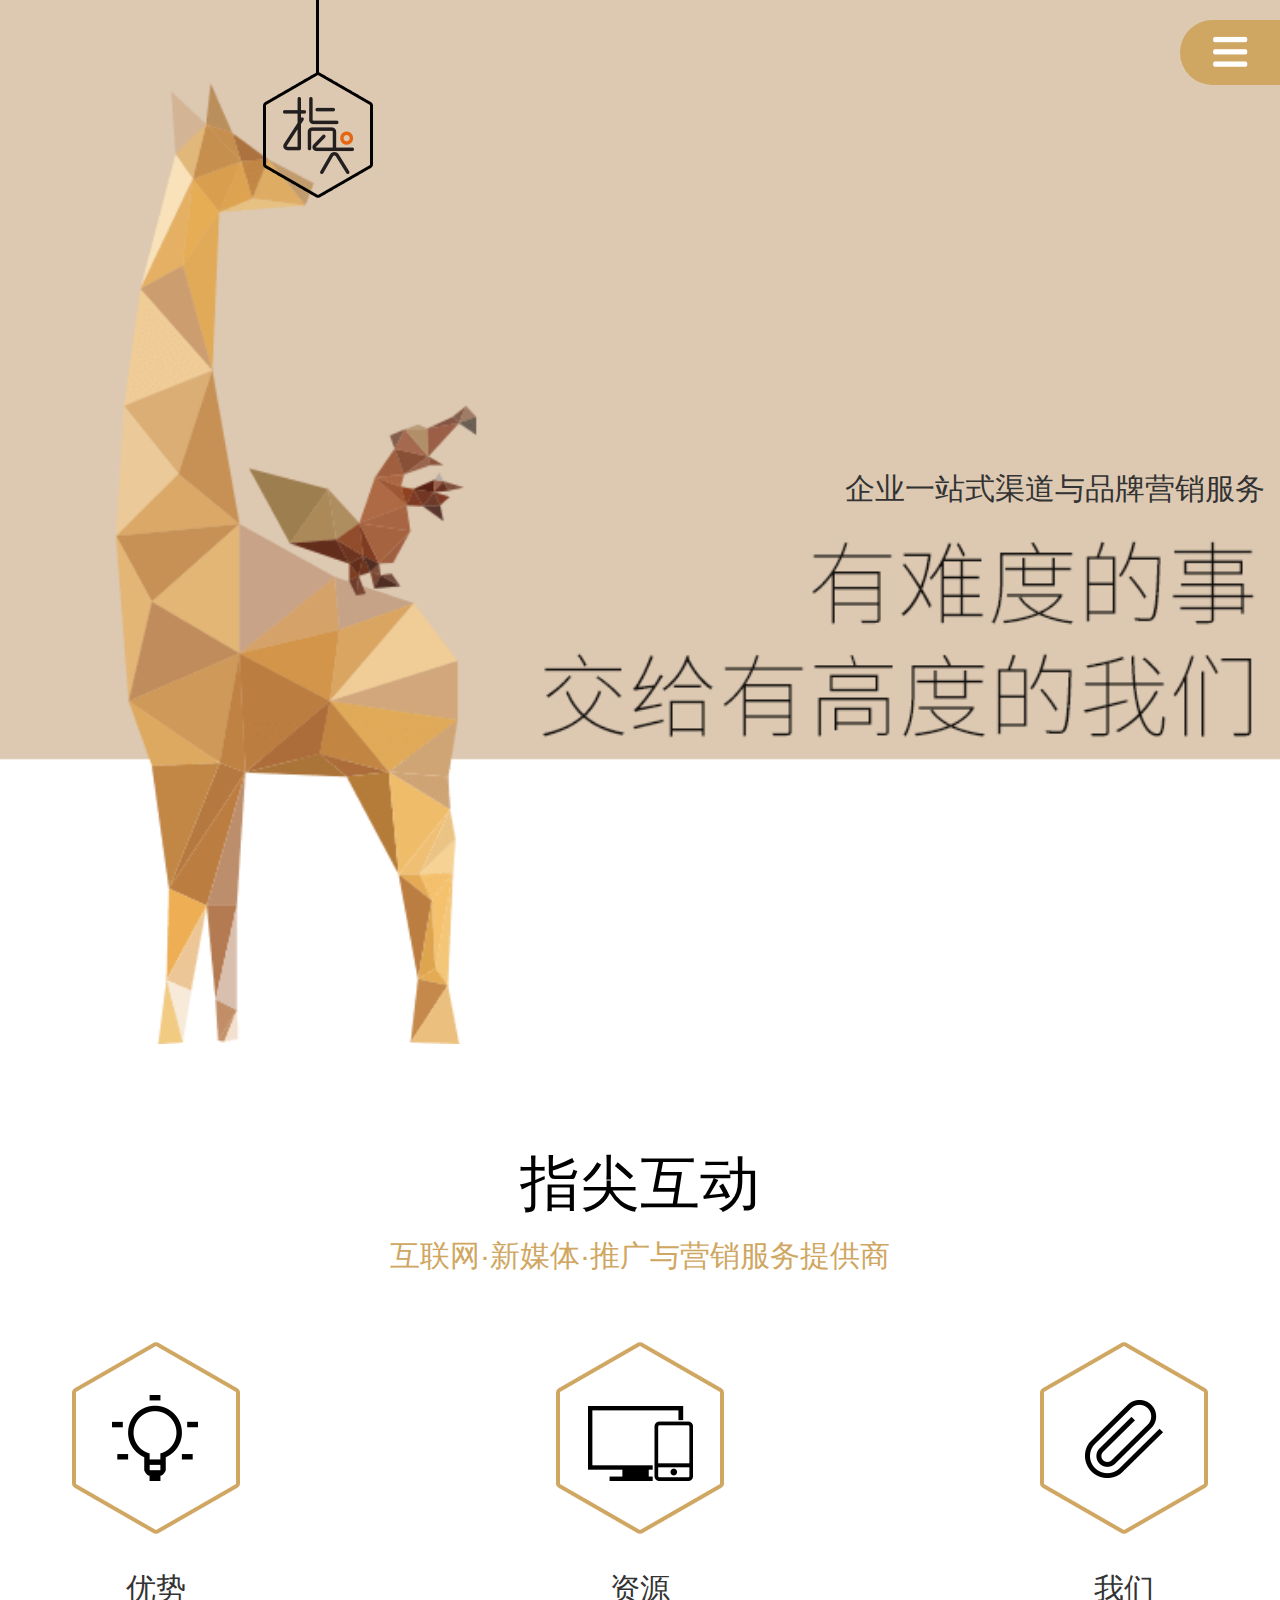
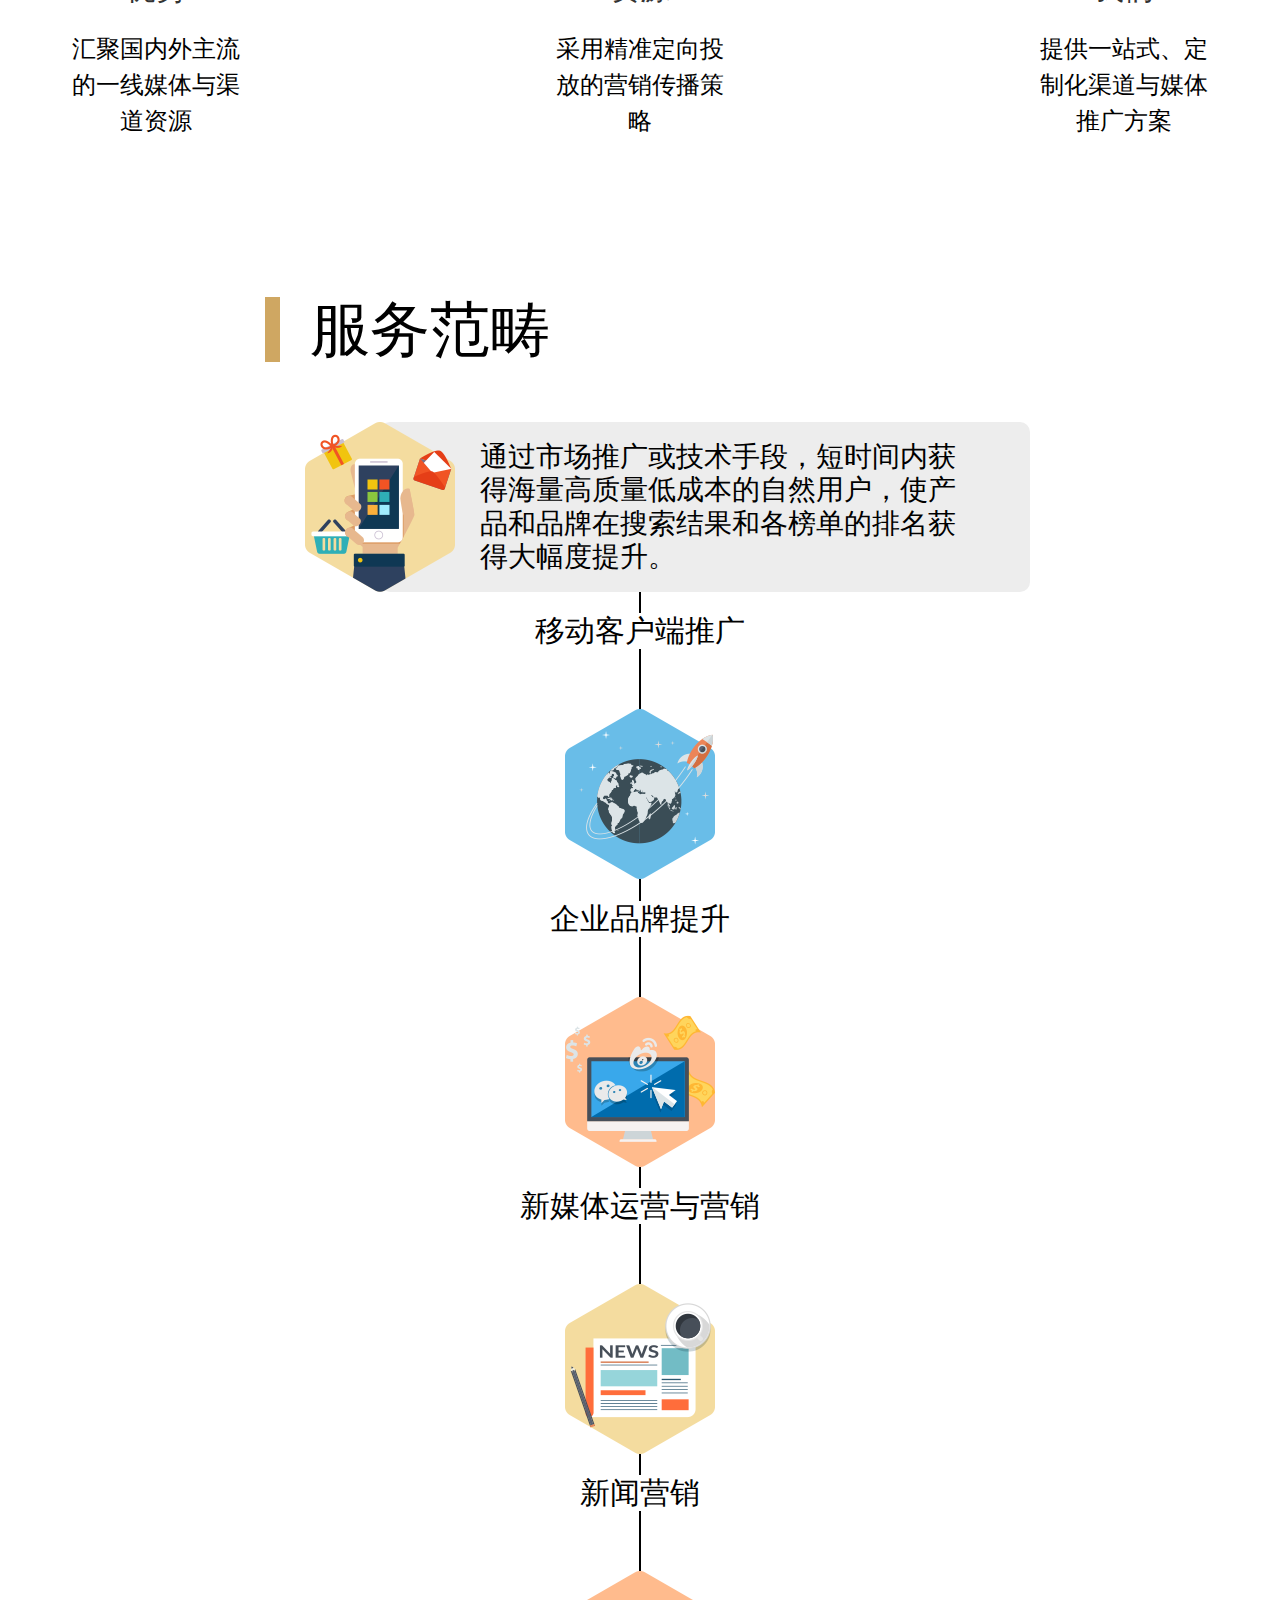
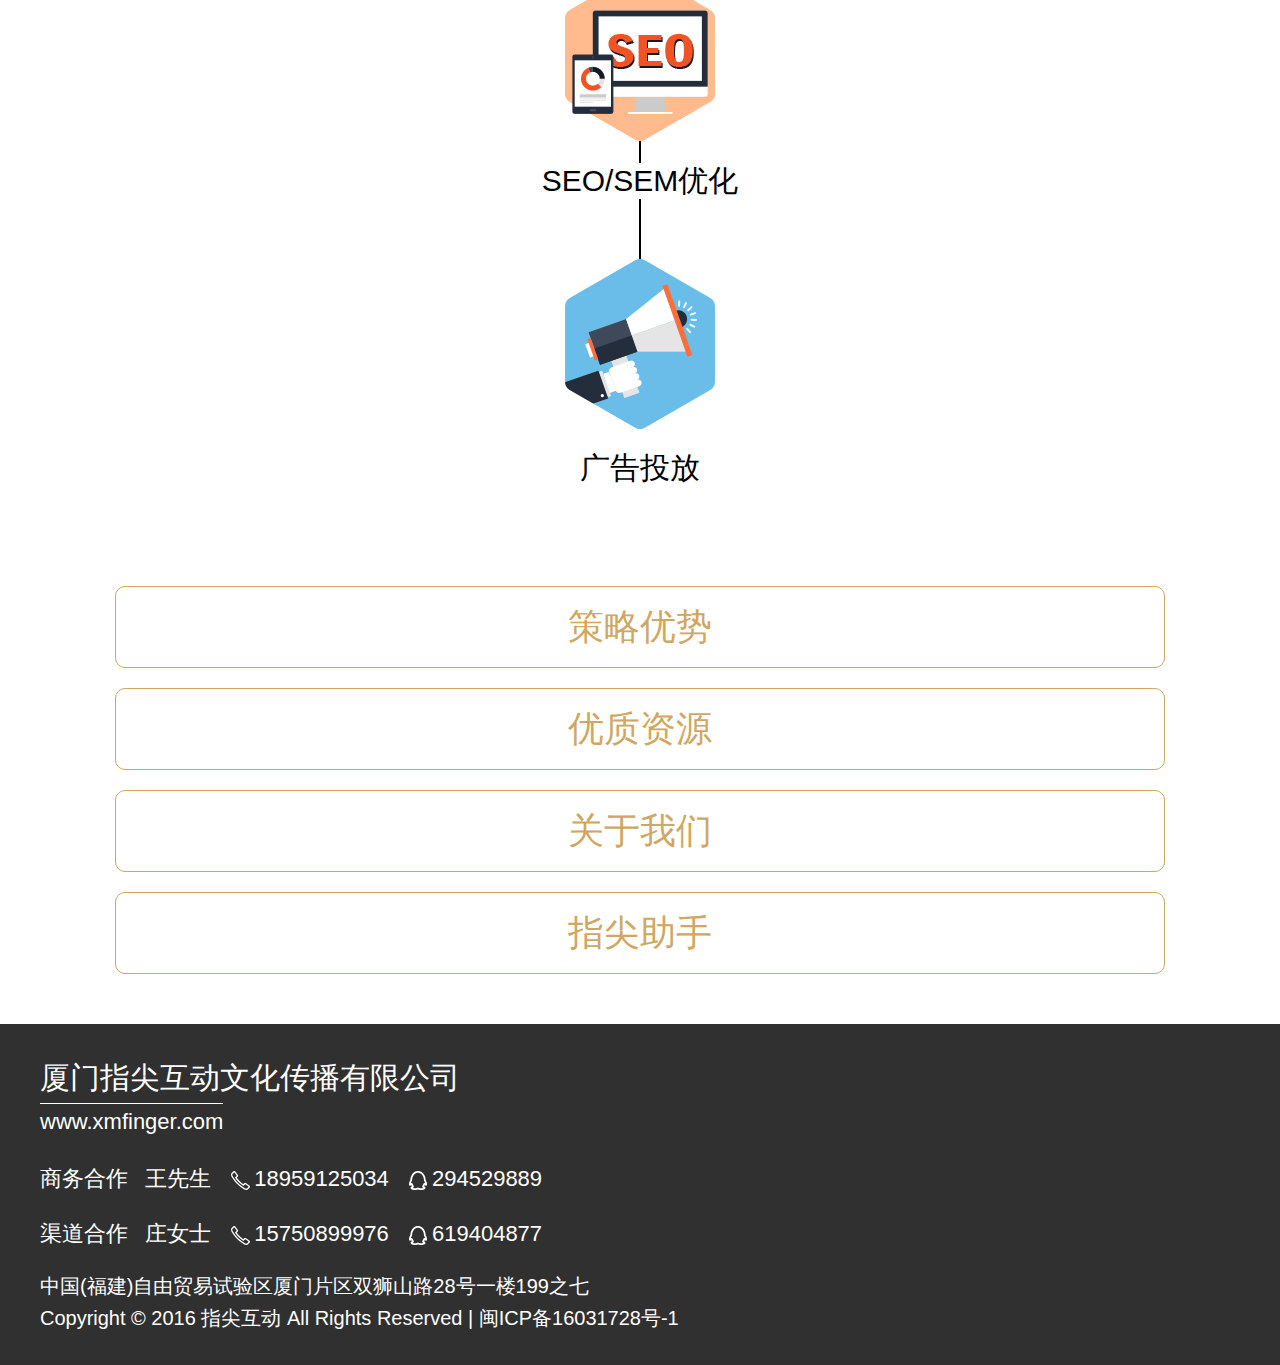
==== index.html @ 9dccd78c "first version" ====
<!DOCTYPE html>
<html>
<head>
	<meta charset="utf-8">
	<title>指尖互动</title>
	<meta name="applicable-device" content="mobile">
	<meta name="viewport" content="width=device-width, initial-scale=1.0, maximum-scale=1.0, minimum-scale=1.0, user-scalable=no">
	<meta name="apple-mobile-web-app-capable" content="yes">
	<meta name="apple-touch-fullscreen" content="yes">
	<meta name="keywords" content="指尖互动,厦门指尖互动,产品推广,APP推广,品牌营销,SEO,ASO,SEM,媒体宣传"/>
	<meta name="description" content="厦门指尖互动专注于移动互联网、致力于为企业提供更专业更实效的一站式渠道拓展、移动广告营销服务，公司服务内容包括互联网的产品渠道分发与推广、媒体投放、公司品牌营销、新媒体营销、广告数据优化以及流量采购等定制化营销方案。一站式渠道服务，省时省心；设置分平台承包、多渠道分发，定制推广方案；支持效果评估，大数据分析指导渠道优化；根据效果结算，缩减成本，提高流量效果。"/>
    <link rel="stylesheet" type="text/css" href="static/css/style_0604d7e.css" />
</head>
<body class="p-home" data-menu="home">
	<div class="viewport">
		<!-- nav -->
<nav class="m-nav" id="js_nav">
	<a href="javascript:void(0);" class="action">
		<i class="ico-menu"></i>
		<i class="ico-close"></i>
	</a>
	<div class="menu">
		<a href="./" class="item" data-menu="home">首页</a>
		<a href="advantage.html" class="item" data-menu="advantage">策略优势</a>
		<a href="resources.html" class="item" data-menu="resources">优质资源</a>
		<a href="example.html" class="item" data-menu="example">精选案例</a>
		<a href="contact.html" class="item" data-menu="contact">关于我们</a>
		<a href="//zs.xmfinger.com/" class="item" target="_blank" data-menu="assistant">指尖助手</a>
	</div>
</nav>
<!-- /nav -->

		<!-- banner -->
		<div class="ui-banner">
			<div class="logo">指尖互动</div>
			<img src="static/img/banner_69aae72.png" alt="有难度的事，交给有高度的我们">
			<div class="slogan">企业一站式渠道与品牌营销服务</div>
		</div>
		<!-- /banner -->
		<!-- guide -->
		<div class="ui-guide">
			<div class="title">
				<h1>指尖互动</h1>
				<p>互联网·新媒体·推广与营销服务提供商</p>
			</div>
			<ul class="guide justify">
				<li>
					<div class="item">
						<span class="icon ico-light"></span>
						优势
					</div>
					<p>汇聚国内外主流的一线媒体与渠道资源</p>
				</li>
				<li>
					<div class="item">
						<span class="icon ico-device"></span>
						资源
					</div>
					<p>采用精准定向投放的营销传播策略</p>
				</li>
				<li>
					<div class="item">
						<span class="icon ico-clip"></span>
						我们
					</div>
					<p>提供一站式、定制化渠道与媒体推广方案</p>
				</li>
			</ul>
		</div>
		<!-- /guide -->
		<!-- service -->
		<div class="ui-service">
			<div class="ui-subject">服务范畴</div>
			<ul class="list" id="js_service">
				<li>
					<div class="content">
						<div class="icon ico-1"></div>
						<div class="desc"><p>通过市场推广或技术手段，短时间内获得海量高质量低成本的自然用户，使产品和品牌在搜索结果和各榜单的排名获得大幅度提升。</p></div>
					</div>
					<div class="title">移动客户端推广</div>
				</li>
				<li>
					<div class="content">
						<div class="icon ico-2"></div>
						<div class="desc"><p>品牌整合营销推广，品牌战略管理，营销品牌策划，形象创意设计，助力产品力提升。</p></div>
					</div>
					<div class="title">企业品牌提升</div>
				</li>
				<li>
					<div class="content">
						<div class="icon ico-3"></div>
						<div class="desc"><p>微信朋友圈、微信公众号、微博大v、微站点、网红、直播、视频、新闻网等新媒体营销。</p></div>
					</div>
					<div class="title">新媒体运营与营销</div>
				</li>
				<li>
					<div class="content">
						<div class="icon ico-4"></div>
						<div class="desc"><p>平面媒体：如报纸、杂志；电子媒体：如电视、广播；实体广告如高铁广告、路牌等。</p></div>
					</div>
					<div class="title">新闻营销</div>
				</li>
				<li>
					<div class="content">
						<div class="icon ico-5"></div>
						<div class="desc"><p>在线直播营销，及微电影、访谈、个人或企业MV定制拍摄。</p></div>
					</div>
					<div class="title">SEO/SEM优化</div>
				</li>
				<li>
					<div class="content">
						<div class="icon ico-6"></div>
						<div class="desc"><p>为产品分析目标人群，分阶段定制推广计划，精准投放；支持小规模试量，可根据效果结算，节约成本。</p></div>
					</div>
					<div class="title">广告投放</div>
				</li>
			</ul>
		</div>
		<!-- /service -->
		<!-- nav -->
		<div class="ui-nav">
			<a href="advantage.html" class="btn">策略优势</a>
			<a href="resources.html" class="btn">优质资源</a>
			<a href="contact.html" class="btn">关于我们</a>
			<a href="//zs.xmfinger.com/" class="btn" target="_blank">指尖助手</a>
		</div>
		<!-- /nav -->
		<!-- go2top -->
<a href="#" class="m-go2top" id="js_go2top">TOP</a>
<!-- /go2top -->

		<!-- footer -->
<footer class="m-footer">
	<div class="company">厦门指尖互动文化传播有限公司</div>
	<div class="host">www.xmfinger.com</div>
	<div class="contact">
		<span>商务合作</span>
		<span class="name">王先生</span>
		<a href="tel:18959125034" class="tel"><i class="ico-tel"></i>18959125034</a>
		<span class="im"><i class="ico-qq"></i>294529889</span>
	</div>
	<div class="contact">
		<span>渠道合作</span>
		<span class="name">庄女士</span>
		<a href="tel:15750899976" class="tel"><i class="ico-tel"></i>15750899976</a>
		<span class="im"><i class="ico-qq"></i>619404877</span>
	</div>
	<div class="address">中国(福建)自由贸易试验区厦门片区双狮山路28号一楼199之七</div>
	<div class="copy">Copyright &copy; 2016 指尖互动 All Rights Reserved | <a href="http://www.miitbeian.gov.cn/" target="_blank">闽ICP备16031728号-1</a></div>
</footer>
<!-- /footer -->

	</div>
<script type="text/javascript" src="static/js/core_c4ed1b1.js"></script>
<script type="text/javascript" src="static/lib/device.js"></script>
<script type="text/javascript" src="static/js/app_77cefd5.js"></script>
<script type="text/javascript">
	require('index');
</script>
</body>
</html>
---- static/css/style_0604d7e.css ----
html{-webkit-text-size-adjust:100%;-ms-text-size-adjust:100%;-webkit-tap-highlight-color:transparent}
body,div,dl,dt,dd,ul,li,h1,h2,h3,h4,h5,h6,pre,code,form,fieldset,legend,input,textarea,p,blockquote,th,td,hr,button,article,aside,details,figcaption,figure,footer,header,hgroup,menu,nav,section{margin:0;padding:0}
input,textarea,button,select{color:inherit;outline:0;font-family:inherit;font-size:100%;-webkit-appearance:none}
button,input[type=button],input[type=reset],input[type=submit]{cursor:pointer;-webkit-appearance:button}
button[disabled],html input[disabled]{cursor:default}
input[type=checkbox],input[type=radio]{-webkit-box-sizing:border-box;box-sizing:border-box;padding:0}
table{border-collapse:collapse;border-spacing:0}
fieldset,img{border:0}
abbr,acronym{border:0;font-variant:normal}
del{text-decoration:line-through}
address,caption,cite,code,dfn,em,th,var{font-style:normal;font-weight:500}
ul{list-style:none}
ol{padding-left:1.5em}
caption,th{text-align:left}
h1,h2,h3,h4,h5,h6{font-size:100%;font-weight:500}
q:before,q:after{content:''}
sub,sup{font-size:75%;line-height:0;position:relative;vertical-align:baseline}
sup{top:-.5em}
sub{bottom:-.25em}
body{color:#000;font:12px/1.6 "PingFang SC","Helvetica Neue","Hiragino Sans GB","Segoe UI","Microsoft YaHei","微软雅黑",sans-serif;background-color:#fff}
.bg-white{background-color:#fff}
a{color:#000}
a:hover{outline:0}
ins,a{text-decoration:none}
.c:before,.c:after{display:table;content:''}
.c:after{clear:both}
.c{*zoom:1}
.clear{clear:both}
.viewport{width:100%;margin:0 auto}
.ui-waiting{position:fixed;left:50%;top:50%;text-align:center;padding:.4rem;background-color:#333;background:rgba(0,0,0,.7);border-radius:.4rem;z-index:1100;color:#fff;-webkit-transform:translate(-50%,-50%);-ms-transform:translate(-50%,-50%);transform:translate(-50%,-50%)}
.ui-waiting img{width:1.6rem;height:1.6rem}
.ui-waiting .tip{margin-top:.4rem}
.btn{border:0;color:#cfa762;text-align:center;border-radius:.2rem;border:1px solid #cfa762;padding:0 1em;background-color:transparent;-webkit-transition:background-color ease-in-out .15s,border-color ease-in-out .15s,color ease-in-out .15s;transition:background-color ease-in-out .15s,border-color ease-in-out .15s,color ease-in-out .15s}
.btn:focus{outline:0}
.btn:active{background-color:#f5f5f5}
a.btn{display:inline-block}
.btn.disabled,.btn[disabled]{color:#999;background-color:#bababa!important;border-color:#bababa!important}
.btn-primary{color:#fff;border-color:transparent;background-color:#cfa762}
.btn-primary:hover{background-color:#d5b276}
.btn-primary:active{background-color:#cda35a}
.btn-warn{color:#fff;border-color:transparent;background-color:#ff6052}
.btn-warn:hover{background-color:#ff776c}
.btn-warn:active{background-color:#ff5748}
a.btn-primary:active,a.btn-warn:active{color:#fff}
.weixin-tip{position:fixed;left:0;top:0;right:0;bottom:0;background:url(../img/weixin_tip.png) rgba(0,0,0,.8) center top no-repeat;-webkit-background-size:contain;background-size:contain;z-index:1000}
.weixin-tip.share{background-image:url(../img/weixin_share_tip.png)}
.ios .weixin-tip{background-image:url(../img/weixin_tip_ios.png)}
.fade-in{-webkit-animation-name:fade-in;animation-name:fade-in;-webkit-animation-duration:.3s;animation-duration:.3s;-webkit-animation-fill-mode:both;animation-fill-mode:both}
@-webkit-keyframes fade-in{0%{opacity:0}
100%{opacity:1}}
@keyframes fade-in{0%{opacity:0}
100%{opacity:1}}
.fade-out{-webkit-animation-name:fade-out;animation-name:fade-out;-webkit-animation-duration:.3s;animation-duration:.3s;-webkit-animation-fill-mode:both;animation-fill-mode:both}
@-webkit-keyframes fade-out{0%{opacity:1}
100%{opacity:0}}
@keyframes fade-out{0%{opacity:1}
100%{opacity:0}}











.viewport{overflow:hidden}
.justify{text-align:justify;letter-spacing:0;line-height:0}
.justify::after{content:'';display:inline-block;width:100%;height:0;overflow:hidden}
.ui-subject{font-size:2.5em;height:1.3rem;line-height:1.3rem}
.ui-subject em{color:#cfa762}
.ui-subject::before{content:'';display:inline-block;width:.3rem;height:1.3rem;background-color:#cfa762;vertical-align:top;margin-right:.6rem}
.ui-tab li{display:inline-block;vertical-align:middle;width:3rem;line-height:1.25}
.ui-tab a{display:table;width:100%;height:1.6rem;word-break:break-all;text-align:center;color:#cfa762;border:1px solid #cfa762;border-radius:.2rem}
.ui-tab span{display:table-cell;vertical-align:middle;padding:.1rem}
.ui-tab .active a{color:#fff;background-color:#cfa762}
.ui-banner{position:relative}
.ui-banner img{width:100%}
.ui-banner .logo{position:absolute;width:2.32rem;height:0;padding-top:4rem;overflow:hidden;top:0;left:5.2rem;-webkit-transform-origin:50% 0;-ms-transform-origin:50% 0;transform-origin:50% 0;-webkit-animation:logo-show ease-in-out 1.5s .2s backwards,logo-shake ease-in-out 12s 3s infinite;animation:logo-show ease-in-out 1.5s .2s backwards,logo-shake ease-in-out 12s 3s infinite;background-repeat: no-repeat;}
.ui-banner .slogan{position:absolute;top:9.3rem;right:.3rem;font-size:1.25em;color:#333}
@-webkit-keyframes logo-show{0%{opacity:0;-webkit-transform:rotate(-15deg);transform:rotate(-15deg)}
20%{opacity:1;-webkit-transform:rotate(10deg);transform:rotate(10deg)}
40%{-webkit-transform:rotate(-8deg);transform:rotate(-8deg)}
60%{-webkit-transform:rotate(6deg);transform:rotate(6deg)}
80%{-webkit-transform:rotate(-2deg);transform:rotate(-2deg)}
100%{-webkit-transform:rotate(0deg);transform:rotate(0deg)}}
@keyframes logo-show{0%{opacity:0;-webkit-transform:rotate(-15deg);transform:rotate(-15deg)}
20%{opacity:1;-webkit-transform:rotate(10deg);transform:rotate(10deg)}
40%{-webkit-transform:rotate(-8deg);transform:rotate(-8deg)}
60%{-webkit-transform:rotate(6deg);transform:rotate(6deg)}
80%{-webkit-transform:rotate(-2deg);transform:rotate(-2deg)}
100%{-webkit-transform:rotate(0deg);transform:rotate(0deg)}}
@-webkit-keyframes logo-shake{5%{-webkit-transform:rotate(-15deg);transform:rotate(-15deg)}
8%{-webkit-transform:rotate(8deg);transform:rotate(8deg)}
10%{-webkit-transform:rotate(-5deg);transform:rotate(-5deg)}
12%{-webkit-transform:rotate(2deg);transform:rotate(2deg)}
14%{-webkit-transform:rotate(0deg);transform:rotate(0deg)}
50%{-webkit-transform:rotate(0deg);transform:rotate(0deg)}
55%{-webkit-transform:rotate(15deg);transform:rotate(15deg)}
58%{-webkit-transform:rotate(-8deg);transform:rotate(-8deg)}
60%{-webkit-transform:rotate(5deg);transform:rotate(5deg)}
62%{-webkit-transform:rotate(-2deg);transform:rotate(-2deg)}
64%{-webkit-transform:rotate(0deg);transform:rotate(0deg)}}
@keyframes logo-shake{5%{-webkit-transform:rotate(-15deg);transform:rotate(-15deg)}
8%{-webkit-transform:rotate(8deg);transform:rotate(8deg)}
10%{-webkit-transform:rotate(-5deg);transform:rotate(-5deg)}
12%{-webkit-transform:rotate(2deg);transform:rotate(2deg)}
14%{-webkit-transform:rotate(0deg);transform:rotate(0deg)}
50%{-webkit-transform:rotate(0deg);transform:rotate(0deg)}
55%{-webkit-transform:rotate(15deg);transform:rotate(15deg)}
58%{-webkit-transform:rotate(-8deg);transform:rotate(-8deg)}
60%{-webkit-transform:rotate(5deg);transform:rotate(5deg)}
62%{-webkit-transform:rotate(-2deg);transform:rotate(-2deg)}
64%{-webkit-transform:rotate(0deg);transform:rotate(0deg)}}
.ui-guide{margin-top:1.6rem;padding:0 .8rem}
.ui-guide .title{text-align:center}
.ui-guide .title h1,.ui-guide .title h2{font-size:2.5em}
.ui-guide .title p{font-size:1.25em;color:#cfa762}
.ui-guide .guide{margin:1.2rem .6rem 0}
.ui-guide .guide li{display:inline-block;width:3.44rem;line-height:1.5;text-align:center;vertical-align:top}
.ui-guide .guide .item{display:block;color:#333;margin-bottom:.4rem;font-size:1.25em}
.ui-guide .guide a:active{color:#e46612}
.ui-guide .icon{display:inline-block;width:3.44rem;height:3.92rem;margin-bottom:.6rem}
.ui-guide .icon::after{content:'';display:inline-block;width:3.44rem;height:3.92rem;background-repeat: no-repeat;}
.ui-guide a:active .icon::after{background-repeat: no-repeat;}
.ui-guide .ico-light{background-repeat: no-repeat;}
.ui-guide .ico-device{background-repeat: no-repeat;}
.ui-guide .ico-clip{background-repeat: no-repeat;}
.ui-service{max-width:15rem;margin:3rem auto 0}
.ui-service .list{position:relative;margin:1.2rem .8rem 0;text-align:center}
.ui-service .list::before{content:'';position:absolute;width:2px;left:50%;top:1.7rem;bottom:1.7rem;margin-left:-1px;background-color:#000}
.ui-service .list li{position:relative;margin-bottom:1.2rem;z-index:1}
.ui-service .list li:last-child{margin-bottom:0}
.ui-service .content{position:relative;width:11.12%;display:inline-block;margin-bottom:.2rem;padding-left:1.5rem;line-height:1.2;overflow:hidden;-webkit-transition:width .3s;transition:width .3s}
.ui-service .desc{opacity:0;display:table;font-size:1.167em;width:10rem;height:3.4rem;padding:0 1rem 0 2rem;background-color:#ededed;text-align:left;overflow:hidden;border-radius:.2rem}
.ui-service .desc p{display:table-cell;vertical-align:middle}
.ui-service .active .content{width:100%}
.ui-service .active .desc{opacity:1}
.ui-service .title{line-height:1.2;background-color:#fff;font-size:1.25em}
.ui-service .icon{position:absolute;left:0;top:0;width:3rem;height:3.4rem;z-index:1}
.ui-service .ico-1{background-repeat: no-repeat;}
.ui-service .ico-2{background-repeat: no-repeat;}
.ui-service .ico-3{background-repeat: no-repeat;}
.ui-service .ico-4{background-repeat: no-repeat;}
.ui-service .ico-5{background-repeat: no-repeat;}
.ui-service .ico-6{background-repeat: no-repeat;}
.ui-nav{margin-top:2rem;padding:0 2.3rem;font-size:1.5em}
.ui-nav .btn{display:block;height:1.6rem;line-height:1.6rem;margin-bottom:.4rem}
.ui-nav .btn:active{color:#e46612;background-color:#fff;border-color:#e46612}
.ui-strategy{padding:0 .8rem}
.ui-strategy ul{margin-top:.6rem}
.ui-strategy li{display:table;padding:1rem 0}
.ui-strategy .pic{display:table-cell;vertical-align:middle;padding-right:1rem}
.ui-strategy .pic i{display:inline-block;width:4rem;height:4rem}
.ui-strategy .detail p{font-size:1.167em;margin-top:.2rem;color:#666;line-height:1.5}
.ui-strategy .title{font-size:1.5em}
.ui-strategy .pic-right .pic{padding-right:0;padding-left:1rem}
.ui-strategy .pic-1{background-repeat: no-repeat;}
.ui-strategy .pic-2{background-repeat: no-repeat;}
.ui-strategy .pic-3{background-repeat: no-repeat;}
.ui-strategy .pic-4{background-repeat: no-repeat;}
.ui-advantage{margin-top:3rem}
.ui-advantage .ui-subject{margin-left:.8rem}
.ui-advantage ul{position:relative;width:13.04rem;height:19.52rem;line-height:1.2;background:url('../img/advantage-bg_a3cc6b5.png') no-repeat;-webkit-background-size:contain;background-size:contain}
.ui-advantage li{position:absolute;width:8.4rem;height:7.3rem;text-align:center;overflow:hidden}
.ui-advantage .title{font-size:1.667em;font-weight:700;margin-top:2.4rem}
.ui-advantage p{font-size:1.083em;margin-top:.2rem;opacity:.75}
.ui-advantage li:nth-child(1){top:6.24rem;left:-.5rem}
.ui-advantage li:nth-child(2){top:-1.24rem;left:-.5rem}
.ui-advantage li:nth-child(2) .title{margin-top:3.2rem}
.ui-advantage li:nth-child(3){top:2.5rem;right:-1.4rem}
.ui-advantage li:nth-child(3) .title{margin-top:2.7rem}
.ui-advantage li:nth-child(3) p{font-size:1em}
.ui-advantage li:nth-child(4){top:9.92rem;right:-1.4rem}
.ui-advantage li:nth-child(4) .title{margin-top:1.9rem}
.ui-advantage li:nth-child(5){top:13.7rem;left:-.5rem}
.ui-advantage li:nth-child(5) .title{margin-top:1.4rem}
.ui-channel,.ui-media{padding:0 .8rem}
.ui-channel .ui-tab,.ui-media .ui-tab{margin-top:1.1rem}
.ui-channel .cont,.ui-media .cont{line-height:1.5;padding-top:1.2rem}
.ui-channel .cont img,.ui-media .cont img{max-width:100%}
.ui-channel .cont h2,.ui-media .cont h2{font-size:1.25em;margin-bottom:.4rem;white-space:nowrap}
.ui-channel .cont em,.ui-media .cont em{font-size:1.5em;font-weight:700;color:#cfa762}
.ui-channel .cont .pic,.ui-media .cont .pic{text-align:center;margin:0 auto}
.ui-channel .cont p,.ui-media .cont p{margin-bottom:.4rem}
.ui-channel .cont-store .pic,.ui-channel .cont-3rd .pic{float:left;width:5.32rem}
.ui-channel .cont-store .intro,.ui-channel .cont-3rd .intro{margin-left:5.8rem}
.ui-channel .cont-seo .pic{width:10.46rem}
.ui-channel .cont-3rd h2,.ui-channel .cont-3rd p{margin-bottom:1rem}
.ui-channel .cont-offline .pic{width:10.7rem}
.ui-media{margin-top:3rem}
.ui-media .cont-online{margin-left:-.84rem}
.ui-media .cont-online .pic{float:left;width:6.92rem}
.ui-media .cont-online .intro{margin-left:7.4rem}
.ui-media .cont-sns .pic{float:right;width:5.54rem}
.ui-media .cont-sns .intro{margin-right:5.8rem}
.ui-media .cont-sns h2,.ui-media .cont-sns p{margin-bottom:.6rem}
.ui-media .cont-paper .pic{width:8.86rem;margin-bottom:.4rem}
.swipe{position:relative}
.swipe-box,.swipe-wrap{position:relative;overflow:hidden}
.swipe-item{position:relative;float:left;width:100%}
.swipe-control{position:relative}
.swipe-control .s-btn{position:absolute;display:block;bottom:2.4rem;width:1.2rem;height:2rem;text-indent:-100%;overflow:hidden}
.swipe-control .swipe-prev{left:-.6rem;background-repeat: no-repeat;}
.swipe-control .swipe-next{right:-.6rem;background-repeat: no-repeat;}
.ui-partner{padding:0 .8rem;margin-top:2rem}
.ui-partner .ui-subject{font-size:2.25em}
.ui-partner .guide{margin-top:1.6rem}
.ui-partner .guide li{display:inline-block;width:4rem;line-height:1.5;white-space:nowrap}
.ui-partner .guide .number{width:3.4rem;height:3.4rem;line-height:3.4rem;text-align:center;margin:0 auto;color:#fff;background-color:#cfa762;border-radius:50%}
.ui-partner .guide em{font-size:2em}
.ui-partner .guide sup{font-size:1.5em}
.ui-partner .guide .unit{margin-left:-.5em}
.ui-partner .guide .title{font-size:1.25em;margin-top:.2rem;text-align:center}
.ui-partner .swipe{margin-top:2.4rem}
.ui-partner .subject{font-size:2.5em;text-align:center}
.ui-partner .desc{font-size:1.167em;text-align:center}
.ui-partner .list{margin-top:1rem;text-align:center}
.ui-partner .list li{float:left;width:33.3%}
.ui-partner .list i{display:inline-block;vertical-align:top;width:3.8rem;height:0;padding-top:2.2rem;overflow:hidden}
.ui-partner .media-1{background-repeat: no-repeat;}
.ui-partner .media-2{background-repeat: no-repeat;}
.ui-partner .media-3{background-repeat: no-repeat;}
.ui-partner .media-4{background-repeat: no-repeat;}
.ui-partner .media-5{background-repeat: no-repeat;}
.ui-partner .media-6{background-repeat: no-repeat;}
.ui-partner .media-7{background-repeat: no-repeat;}
.ui-partner .media-8{background-repeat: no-repeat;}
.ui-partner .media-9{background-repeat: no-repeat;}
.ui-partner .channel-1{background-repeat: no-repeat;}
.ui-partner .channel-2{background-repeat: no-repeat;}
.ui-partner .channel-3{background-repeat: no-repeat;}
.ui-partner .channel-4{background-repeat: no-repeat;}
.ui-partner .channel-5{background-repeat: no-repeat;}
.ui-partner .channel-6{background-repeat: no-repeat;}
.ui-partner .channel-7{background-repeat: no-repeat;}
.ui-partner .channel-8{background-repeat: no-repeat;}
.ui-partner .channel-9{background-repeat: no-repeat;}
.ui-partner .client-1{background-repeat: no-repeat;}
.ui-partner .client-2{background-repeat: no-repeat;}
.ui-partner .client-3{background-repeat: no-repeat;}
.ui-partner .client-4{background-repeat: no-repeat;}
.ui-partner .client-5{background-repeat: no-repeat;}
.ui-partner .client-6{background-repeat: no-repeat;}
.ui-partner .client-7{background-repeat: no-repeat;}
.ui-partner .client-8{background-repeat: no-repeat;}
.ui-partner .client-9{background-repeat: no-repeat;}
.ui-about{padding:0 .8rem}
.ui-about .ui-subject{margin-bottom:1rem}
.ui-about p{font-size:1.167em}
.ui-about-advantage{position:relative;width:12.4rem;height:14.3rem;margin:2rem auto 0;background:url('../img/about-shape_5fe5cd6.png') no-repeat;-webkit-background-size:contain;background-size:contain}
.ui-about-advantage .title{font-size:2.5em;margin-bottom:.2rem}
.ui-about-advantage p{color:#777;font-size:1.167em}
.ui-about-advantage .item{position:absolute;width:5.4rem;height:3.4rem;line-height:1.2;text-align:center}
.ui-about-advantage .item:nth-child(1){left:.5rem;top:2rem}
.ui-about-advantage .item:nth-child(2){right:.5rem;top:2rem}
.ui-about-advantage .item:nth-child(3){left:.5rem;top:9rem}
.ui-about-advantage .item:nth-child(4){right:.5rem;top:9rem}
.ui-team{padding:0 .8rem;margin-top:3rem}
.ui-team .ui-subject{margin-bottom:1rem}
.ui-team p{font-size:1.167em}
.ui-team em{color:#cfa762}
.ui-team .pic{margin-top:1rem;text-align:center}
.ui-team .pic img{width:9rem}
.ui-contact{margin-top:3rem;padding:0 .8rem 2rem}
.ui-contact .qr{padding:2rem 0;text-align:center}
.ui-contact .qr img{width:4.2rem}
.ui-contact .company{text-align:center;color:#333}
.ui-contact .company .name{font-size:1.25em}
.ui-contact .company .host{display:inline-block;font-size:1.167em;border-top:1px solid #000}
.ui-contact .contact{margin-top:1rem;text-align:center;font-size:1.167em}
.ui-contact .contact .position{display:inline-block;width:2.8rem;text-align:center;margin-right:.8rem;line-height:1}
.ui-contact .contact ul{display:inline-block;text-align:left}
.ui-contact .address{margin-top:1.4rem;text-align:center}
.ui-contact .kt-man,.ui-contact .kt-woman{display:inline-block;width:1.6rem;height:2.4rem;margin:0 auto}
.ui-contact .kt-man{background-repeat: no-repeat;}
.ui-contact .kt-woman{background-repeat: no-repeat;}
.ui-contact .ico-tel,.ui-contact .ico-qq{display:inline-block;width:.56rem;height:.56rem;margin-right:.2rem}
.ui-contact .ico-tel{background-repeat: no-repeat;}
.ui-contact .ico-qq{background-repeat: no-repeat;}
.example-part-title{font-weight:700;font-size:1.5em;color:#cfa762;text-align:center}
.example-title{font-weight:700;font-size:1.5em}
.example-desc{font-size:1.167em}
.picture{margin-top:.4rem}
.picture p{position:relative;margin-left:1.6rem;color:#666;font-size:1.167em;font-weight:700;z-index:1}
.picture img{margin-left:1rem;margin-top:-.7rem}
.ui-example{padding:0 .8rem}
.ui-example-part .intro{padding:0 1.4rem}
.ui-example-part .intro .example-part-title{padding-bottom:.4rem}
.ui-example-part .intro .example-title{margin-top:.5rem}
.ui-example-part .intro .example-desc{margin-top:.2rem;margin-left:.26rem}
.ui-example-part .intro .span-desc{font-size:1.167em}
.ui-example-part .intro .span-desc span{font-weight:700}
.part-padding{padding:.8rem 0}
.part1{padding:1.4rem 0}
.part1 .intro .items li{display:inline-block;width:32%;line-height:1;text-align:center;vertical-align:top;margin-top:.54rem}
.part1 .intro .items li .title{display:block;margin-top:.38rem;font-size:1em}
.part1 .intro .items li .num{display:block;color:#cfa762;font-size:1.6em;font-weight:700}
.part1 .picture-1{text-align:center;margin-top:.84rem}
.part1 .picture-1 img{width:13.68rem;height:11.46rem}
.part2 .picture-1 img{width:12.54rem;height:5.22rem}
.part2 .picture-2 img{width:12.54rem;height:5.18rem}
.part2 .picture-3 img{width:12.54rem;height:4.82rem}
.part2 .picture-4{text-align:center;margin-top:1rem}
.part2 .picture-4 img{width:8rem;height:8.48rem}
.part3 .picture{margin-top:.4rem}
.part3 .picture img{margin-top:-.2rem}
.part3 .picture-1 img{width:12.9rem;height:4.82rem}
.part3 .picture-3{text-align:center;margin-top:1rem}
.part3 .picture-3 img{width:11.04rem;height:12.48rem}
.part4 .picture{margin-top:.2rem}
.part4 .picture img{margin-top:-.1rem}
.part4 .picture-1 img{width:11.86rem;height:5.28rem}
.part4 .picture-3{text-align:center;margin-top:.6rem}
.part4 .picture-3 img{width:10.06rem;height:11.8rem}
.part5 .intro .example-part-title{padding-bottom:.76rem}
.part5 .intro .margin{margin-top:.6rem}
.part5 .picture-1{text-align:center;margin-top:.6rem}
.part5 .picture-1 img{width:14.74rem;height:8.26rem}
.part6 .intro .example-part-title{padding-bottom:.76rem}
.part6 .intro .margin{margin-top:.6rem}
.part6 .items{padding:0 .64rem}
.part6 .items li{display:inline-block;width:23.5%;line-height:1;text-align:center;vertical-align:top;margin-top:.54rem}
.part6 .items li img{width:.74rem;height:.56rem}
.part6 .items li .title{margin-top:.1rem;display:block;font-size:1em}
.part6 .items li .num{margin-top:.3rem;display:block;color:#cfa762;font-size:1.7em;font-weight:700}
.part6 .picture-1{text-align:center;margin-top:.6rem}
.part6 .picture-1 img{width:10.54rem;height:8.02rem}
.part7 .intro .example-part-title{padding-bottom:.76rem}
.part7 .intro .margin{margin-top:.6rem}
.part7 .picture-1{text-align:center;margin-top:.6rem}
.part7 .picture-1 img{width:10.54rem;height:9.66rem}
.m-nav{position:fixed;top:.4rem;right:0;text-align:right;font-size:1.25em;z-index:100}
.m-nav .menu{height:0}
.m-nav .item{display:block;margin-bottom:.2rem;-webkit-transform:translate(120%,0);-ms-transform:translate(120%,0);transform:translate(120%,0);-webkit-transition:-webkit-transform ease .2s;transition:-webkit-transform ease .2s;transition:transform ease .2s;transition:transform ease .2s,-webkit-transform ease .2s;text-align:center}
.m-nav .item:nth-child(1){-webkit-transition-delay:.15s;transition-delay:.15s}
.m-nav .item:nth-child(2){-webkit-transition-delay:.1s;transition-delay:.1s}
.m-nav .item:nth-child(3){-webkit-transition-delay:.05s;transition-delay:.05s}
.m-nav .item:nth-child(4){-webkit-transition-delay:0s;transition-delay:0s}
.m-nav a{display:inline-block;height:1.3rem;line-height:1.3rem;border-radius:.7rem 0 0 .7rem;background-color:#d9b981;padding:0 .4rem 0 .6rem}
.m-nav .action{position:relative;width:1rem;background-color:#cfa762;margin-bottom:.3rem}
.m-nav .ico-menu,.m-nav .ico-close{position:absolute;left:50%;top:50%;width:.84rem;height:.84rem;margin:-.42rem 0 0 -.42rem;vertical-align:middle;-webkit-transition:-webkit-transform .2s;transition:-webkit-transform .2s;transition:transform .2s;transition:transform .2s,-webkit-transform .2s}
.m-nav .ico-menu{background-repeat: no-repeat;}
.m-nav .ico-close{-webkit-transform:translate(200%,0);-ms-transform:translate(200%,0);transform:translate(200%,0);background-repeat: no-repeat;}
.m-nav.show .ico-menu{-webkit-transform:translate(200%,0);-ms-transform:translate(200%,0);transform:translate(200%,0)}
.m-nav.show .ico-close{-webkit-transform:none;-ms-transform:none;transform:none}
.m-nav.show .item{-webkit-transform:none;-ms-transform:none;transform:none}
.m-nav.show .item:nth-child(1){-webkit-transition-delay:0s;transition-delay:0s}
.m-nav.show .item:nth-child(2){-webkit-transition-delay:.05s;transition-delay:.05s}
.m-nav.show .item:nth-child(3){-webkit-transition-delay:.1s;transition-delay:.1s}
.m-nav.show .item:nth-child(4){-webkit-transition-delay:.15s;transition-delay:.15s}
.m-logo{padding:1.6rem 0;text-align:center}
.m-logo .logo{display:inline-block;width:3.44rem;height:3.92rem;background-repeat: no-repeat;}
.m-logo .logo-2{background-repeat: no-repeat;}
.m-logo .logo span{content:'';display:inline-block;width:3.44rem;height:0;padding-top:3.92rem;overflow:hidden;-webkit-animation:shape-rotate 3s 1s infinite;animation:shape-rotate 3s 1s infinite;background-repeat: no-repeat;}
.m-logo .logo:active span{background-repeat: no-repeat;}
@-webkit-keyframes shape-rotate{15%{-webkit-transform:rotate(60deg);transform:rotate(60deg)}
100%{-webkit-transform:rotate(60deg);transform:rotate(60deg)}}
@keyframes shape-rotate{15%{-webkit-transform:rotate(60deg);transform:rotate(60deg)}
100%{-webkit-transform:rotate(60deg);transform:rotate(60deg)}}
.m-go2top{opacity:0;position:fixed;right:.9rem;bottom:5.6rem;width:2.2rem;height:0;padding-top:2.2rem;overflow:hidden;-webkit-box-shadow:0 .12rem .2rem rgba(0,0,0,.25);box-shadow:0 .12rem .2rem rgba(0,0,0,.25);border-radius:50%;z-index:100;-webkit-transition:opacity .2s;transition:opacity .2s;background-repeat: no-repeat;background-color:#d0a864;}
.m-go2top.show{opacity:.6}
.m-go2top.show:active{opacity:1}
.m-footer{margin-top:1rem;padding:.6rem .8rem;color:#fff;background-color:#303030}
.m-footer a{color:#fff}
.m-footer .company{font-size:1.25em}
.m-footer .host{display:inline-block;border-top:1px solid #fff;font-size:.917em}
.m-footer .contact{margin-top:.4rem;font-size:.917em}
.m-footer .contact span,.m-footer .contact a{margin-right:.5em}
.m-footer .address,.m-footer .copy{font-size:.833em}
.m-footer .address{margin-top:.4rem}
.m-footer .ico-tel,.m-footer .ico-qq{display:inline-block;width:.48rem;height:.48rem;vertical-align:middle;margin-right:2px}
.m-footer .ico-tel{background-repeat: no-repeat;}
.m-footer .ico-qq{background-repeat: no-repeat;}


.ui-nodata{text-align:center;padding:6rem 0;color:#a1a1a1}
.ui-nodata img{width:6.6rem}
.ui-nodata p{font-size:1.143em;margin-top:20px}.ui-banner .logo{background-position:-1.12rem 0rem}.ui-guide .ico-light{background-position:0rem -4.4rem}.ui-guide .ico-device{background-position:0rem -8.72rem}.ui-guide .ico-clip{background-position:0rem -13.04rem}.ui-service .ico-1{background-position:-0.44rem -17.36rem}.ui-service .ico-2{background-position:-0.44rem -21.16rem}.ui-service .ico-3{background-position:-0.44rem -24.96rem}.ui-service .ico-4{background-position:-0.44rem -28.76rem}.ui-service .ico-5{background-position:-0.44rem -32.56rem}.ui-service .ico-6{background-position:-0.44rem -36.36rem}.ui-banner .logo,.ui-guide .ico-light,.ui-guide .ico-device,.ui-guide .ico-clip,.ui-service .ico-1,.ui-service .ico-2,.ui-service .ico-3,.ui-service .ico-4,.ui-service .ico-5,.ui-service .ico-6{background-size: 3.44rem 39.76rem;background-image: url(../img/pkg/style_home_1_z_bfe383d.png)}.ui-guide .icon::after{background-position:0rem 0rem}.ui-guide a:active .icon::after{background-position:0rem -4.32rem}.swipe-control .swipe-prev{background-position:-2.24rem -8.64rem}.swipe-control .swipe-next{background-position:-2.24rem -11.04rem}.m-nav .ico-menu{background-position:-2.6rem -13.44rem}.m-nav .ico-close{background-position:-2.6rem -14.68rem}.m-logo .logo{background-position:0rem -15.92rem}.m-logo .logo-2{background-position:0rem -20.24rem}.m-logo .logo span{background-position:0rem -24.56rem}.m-logo .logo:active span{background-position:0rem -28.88rem}.m-go2top{background-position:-1.24rem -33.2rem}.m-footer .ico-tel{background-position:-2.96rem -35.8rem}.m-footer .ico-qq{background-position:-2.96rem -36.68rem}.ui-guide .icon::after,.ui-guide a:active .icon::after,.swipe-control .swipe-prev,.swipe-control .swipe-next,.m-nav .ico-menu,.m-nav .ico-close,.m-logo .logo,.m-logo .logo-2,.m-logo .logo span,.m-logo .logo:active span,.m-go2top,.m-footer .ico-tel,.m-footer .ico-qq{background-size: 3.44rem 37.16rem;background-image: url(../img/pkg/style_1_z_8029d11.png)}.ui-strategy .pic-1{background-position:0rem 0rem}.ui-strategy .pic-2{background-position:0rem -4.4rem}.ui-strategy .pic-3{background-position:0rem -8.8rem}.ui-strategy .pic-4{background-position:0rem -13.2rem}.ui-strategy .pic-1,.ui-strategy .pic-2,.ui-strategy .pic-3,.ui-strategy .pic-4{background-size: 4rem 17.2rem;background-image: url(../img/pkg/style_advantage_1_z_a9372e8.png)}.ui-partner .media-1{background-position:0rem 0rem}.ui-partner .media-2{background-position:0rem -2.6rem}.ui-partner .media-3{background-position:0rem -5.2rem}.ui-partner .media-4{background-position:0rem -7.8rem}.ui-partner .media-5{background-position:0rem -10.4rem}.ui-partner .media-6{background-position:0rem -13rem}.ui-partner .media-7{background-position:0rem -15.6rem}.ui-partner .media-8{background-position:0rem -18.2rem}.ui-partner .media-9{background-position:0rem -20.8rem}.ui-partner .channel-1{background-position:0rem -23.4rem}.ui-partner .channel-2{background-position:0rem -26rem}.ui-partner .channel-3{background-position:0rem -28.6rem}.ui-partner .channel-4{background-position:0rem -31.2rem}.ui-partner .channel-5{background-position:0rem -33.8rem}.ui-partner .channel-6{background-position:0rem -36.4rem}.ui-partner .channel-7{background-position:0rem -39rem}.ui-partner .channel-8{background-position:0rem -41.6rem}.ui-partner .channel-9{background-position:0rem -44.16rem}.ui-partner .client-1{background-position:0rem -46.76rem}.ui-partner .client-2{background-position:0rem -49.36rem}.ui-partner .client-3{background-position:0rem -51.96rem}.ui-partner .client-4{background-position:0rem -54.56rem}.ui-partner .client-5{background-position:0rem -57.16rem}.ui-partner .client-6{background-position:0rem -59.76rem}.ui-partner .client-7{background-position:0rem -62.36rem}.ui-partner .client-8{background-position:0rem -64.96rem}.ui-partner .client-9{background-position:0rem -67.56rem}.ui-partner .media-1,.ui-partner .media-2,.ui-partner .media-3,.ui-partner .media-4,.ui-partner .media-5,.ui-partner .media-6,.ui-partner .media-7,.ui-partner .media-8,.ui-partner .media-9,.ui-partner .channel-1,.ui-partner .channel-2,.ui-partner .channel-3,.ui-partner .channel-4,.ui-partner .channel-5,.ui-partner .channel-6,.ui-partner .channel-7,.ui-partner .channel-8,.ui-partner .channel-9,.ui-partner .client-1,.ui-partner .client-2,.ui-partner .client-3,.ui-partner .client-4,.ui-partner .client-5,.ui-partner .client-6,.ui-partner .client-7,.ui-partner .client-8,.ui-partner .client-9{background-size: 3.8rem 69.76rem;background-image: url(../img/pkg/style_logo_1_z_78563d9.png)}.ui-contact .kt-man{background-position:0rem 0rem}.ui-contact .kt-woman{background-position:0rem -2.8rem}.ui-contact .ico-tel{background-position:-1.04rem -5.6rem}.ui-contact .ico-qq{background-position:-1.04rem -6.56rem}.ui-contact .kt-man,.ui-contact .kt-woman,.ui-contact .ico-tel,.ui-contact .ico-qq{background-size: 1.6rem 7.12rem;background-image: url(../img/pkg/style_contact_1_z_12cecd2.png)}@media  screen and (min-width:320px){html{font-size:21.33px}
body{font-size:12px}}@media  screen and (min-width:360px){html{font-size:24px}
body{font-size:12px}}@media  screen and (min-width:375px){html{font-size:25px}
body{font-size:12px}}@media  screen and (min-width:384px){html{font-size:25.6px}
body{font-size:14px}}@media  screen and (min-width:400px){html{font-size:26.67px}
body{font-size:14px}}@media  screen and (min-width:414px){html{font-size:27.6px}
body{font-size:14px}}@media  screen and (min-width:424px){html{font-size:28.27px}
body{font-size:14px}}@media  screen and (min-width:480px){html{font-size:32px}
body{font-size:15.36px}}@media  screen and (min-width:540px){html{font-size:36px}
body{font-size:17.28px}}@media  screen and (min-width:720px){html{font-size:48px}
body{font-size:23.04px}}@media  screen and (min-width:750px){html{font-size:50px}
body{font-size:24px}}@media  screen and (max-width:320px){.ui-banner .slogan{font-size:13px}}
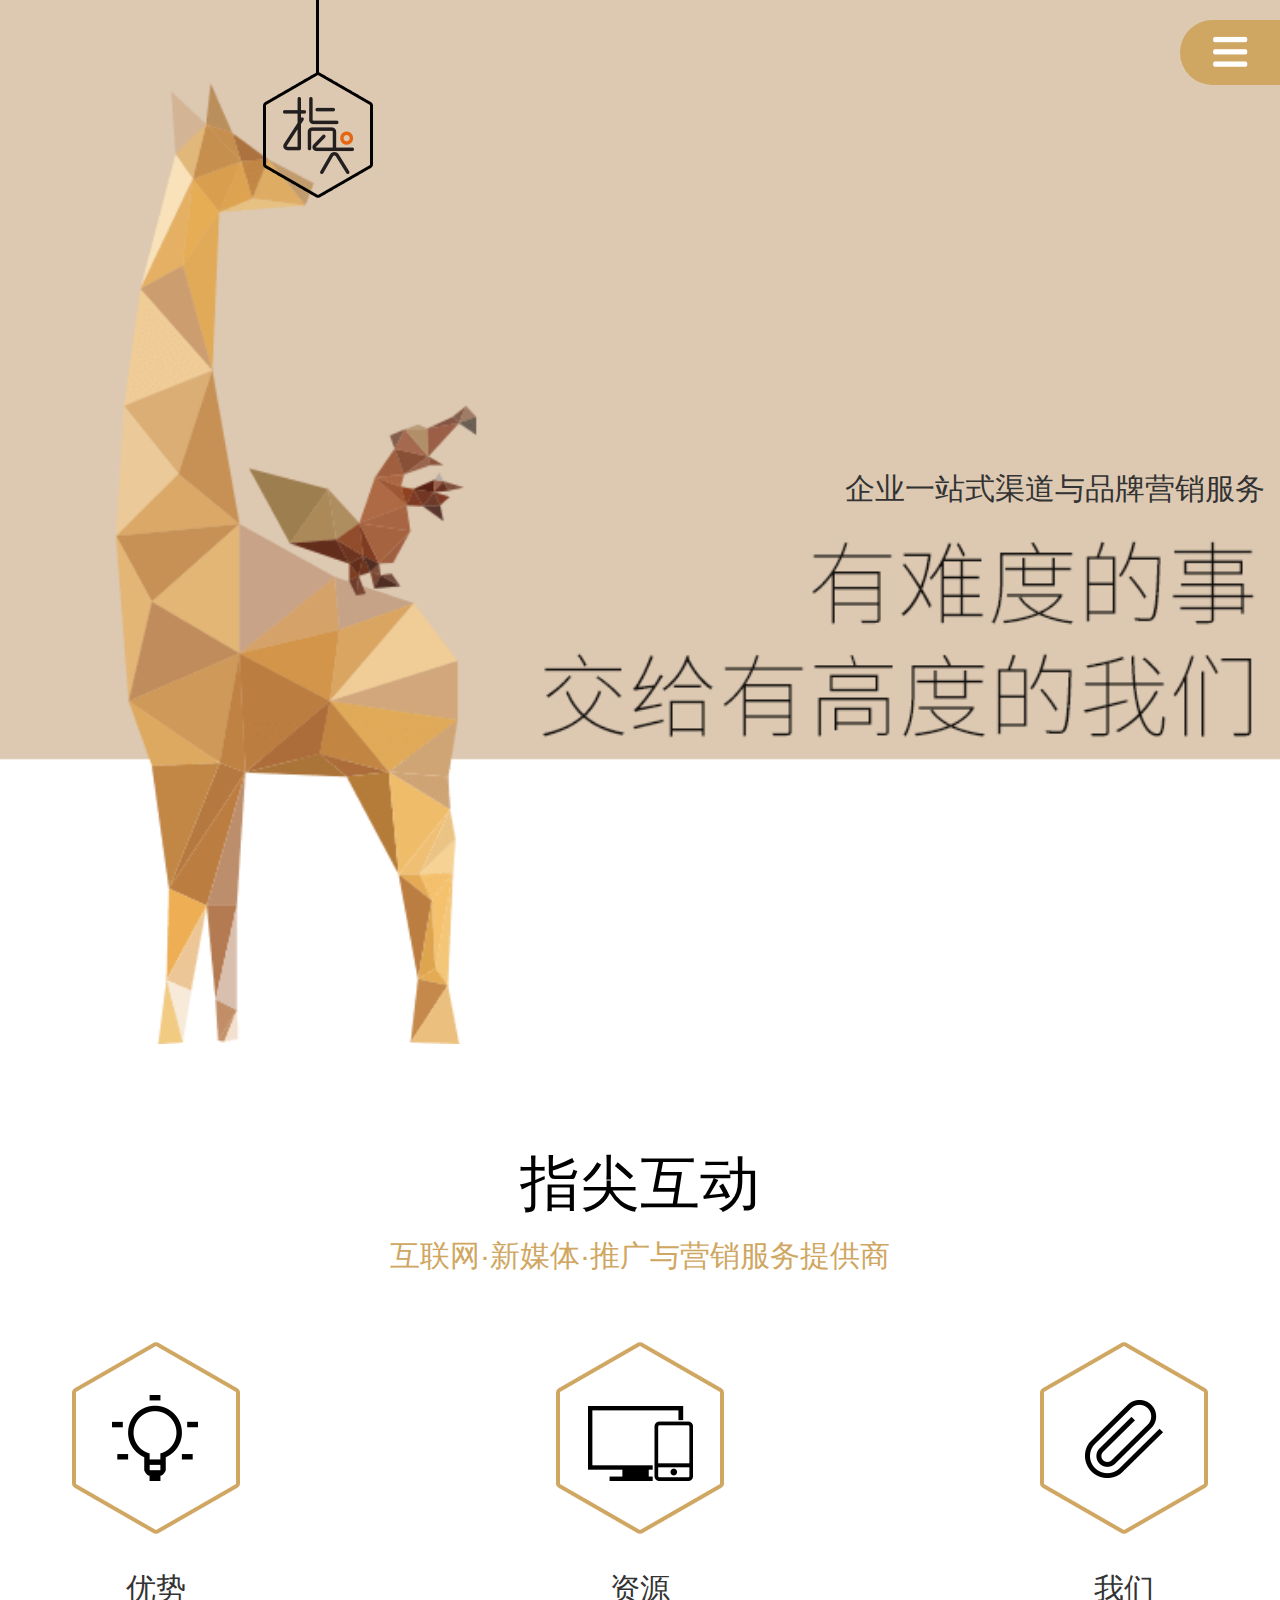
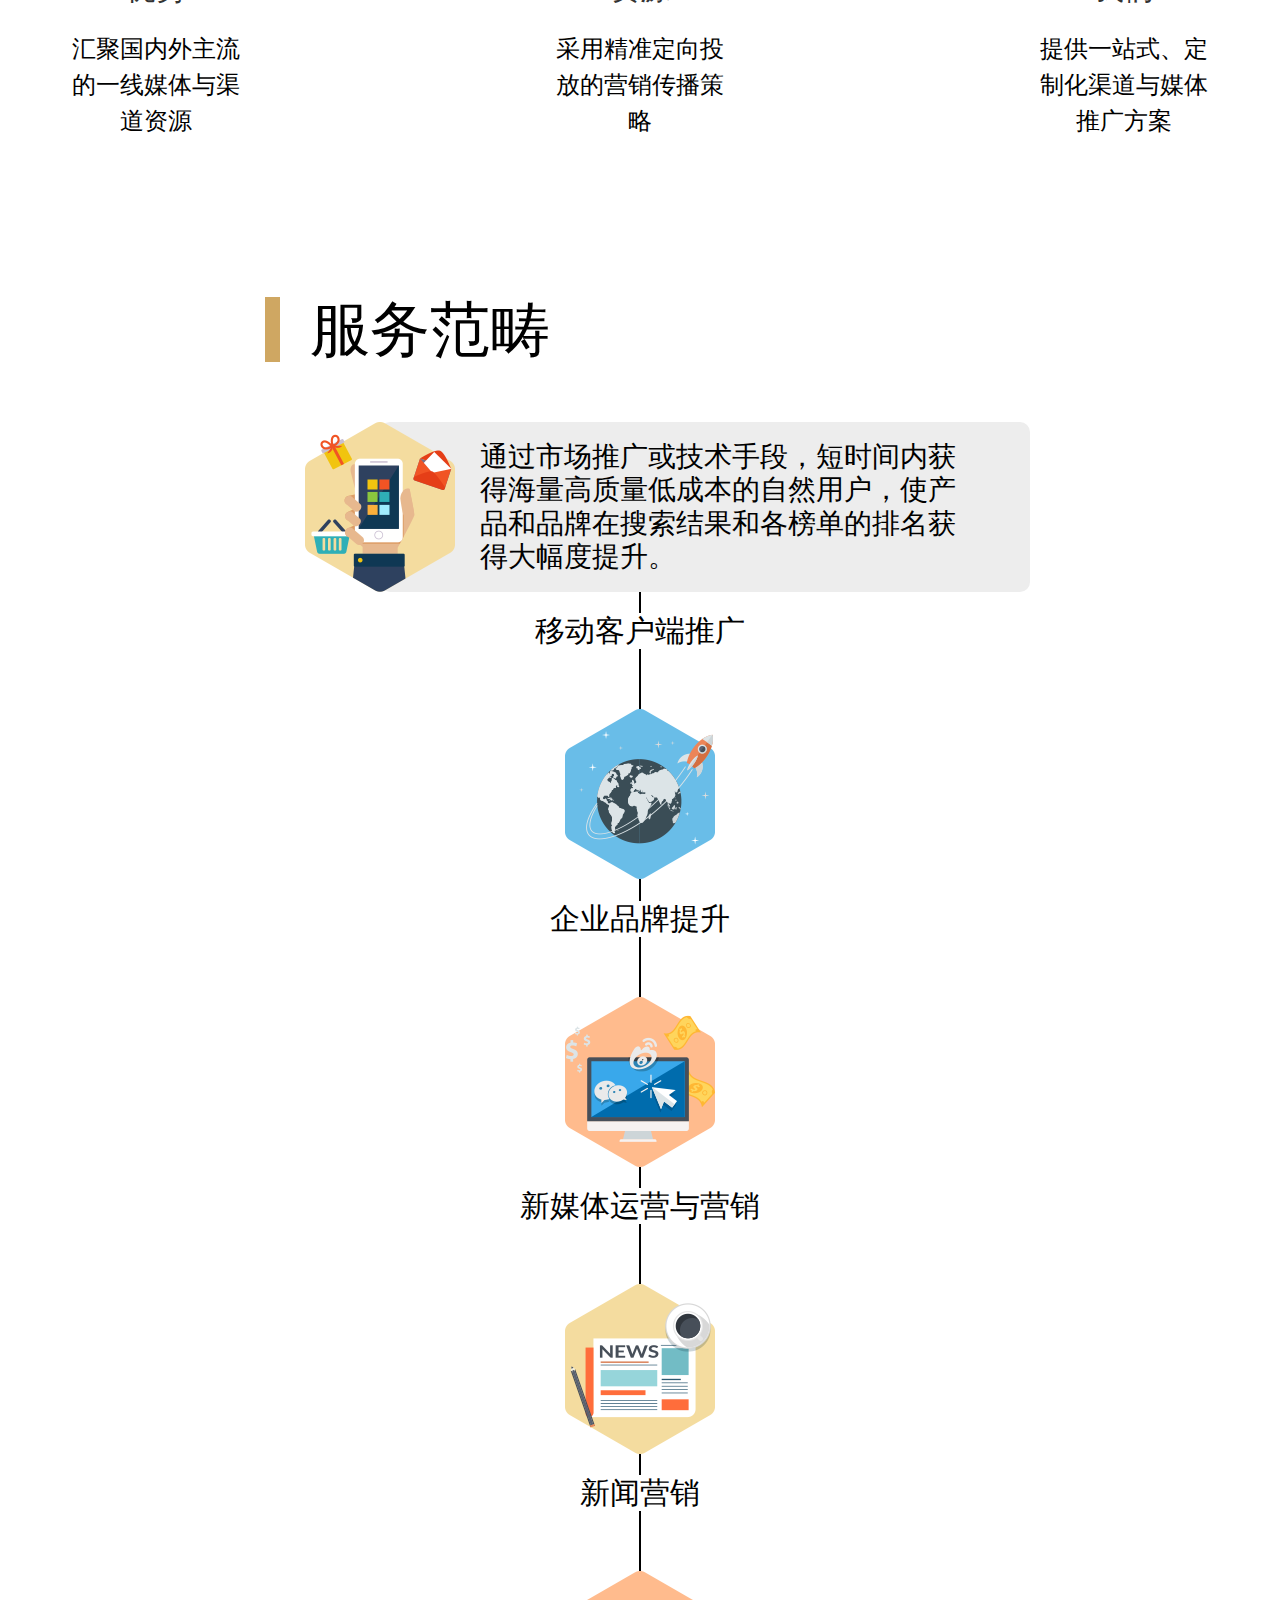
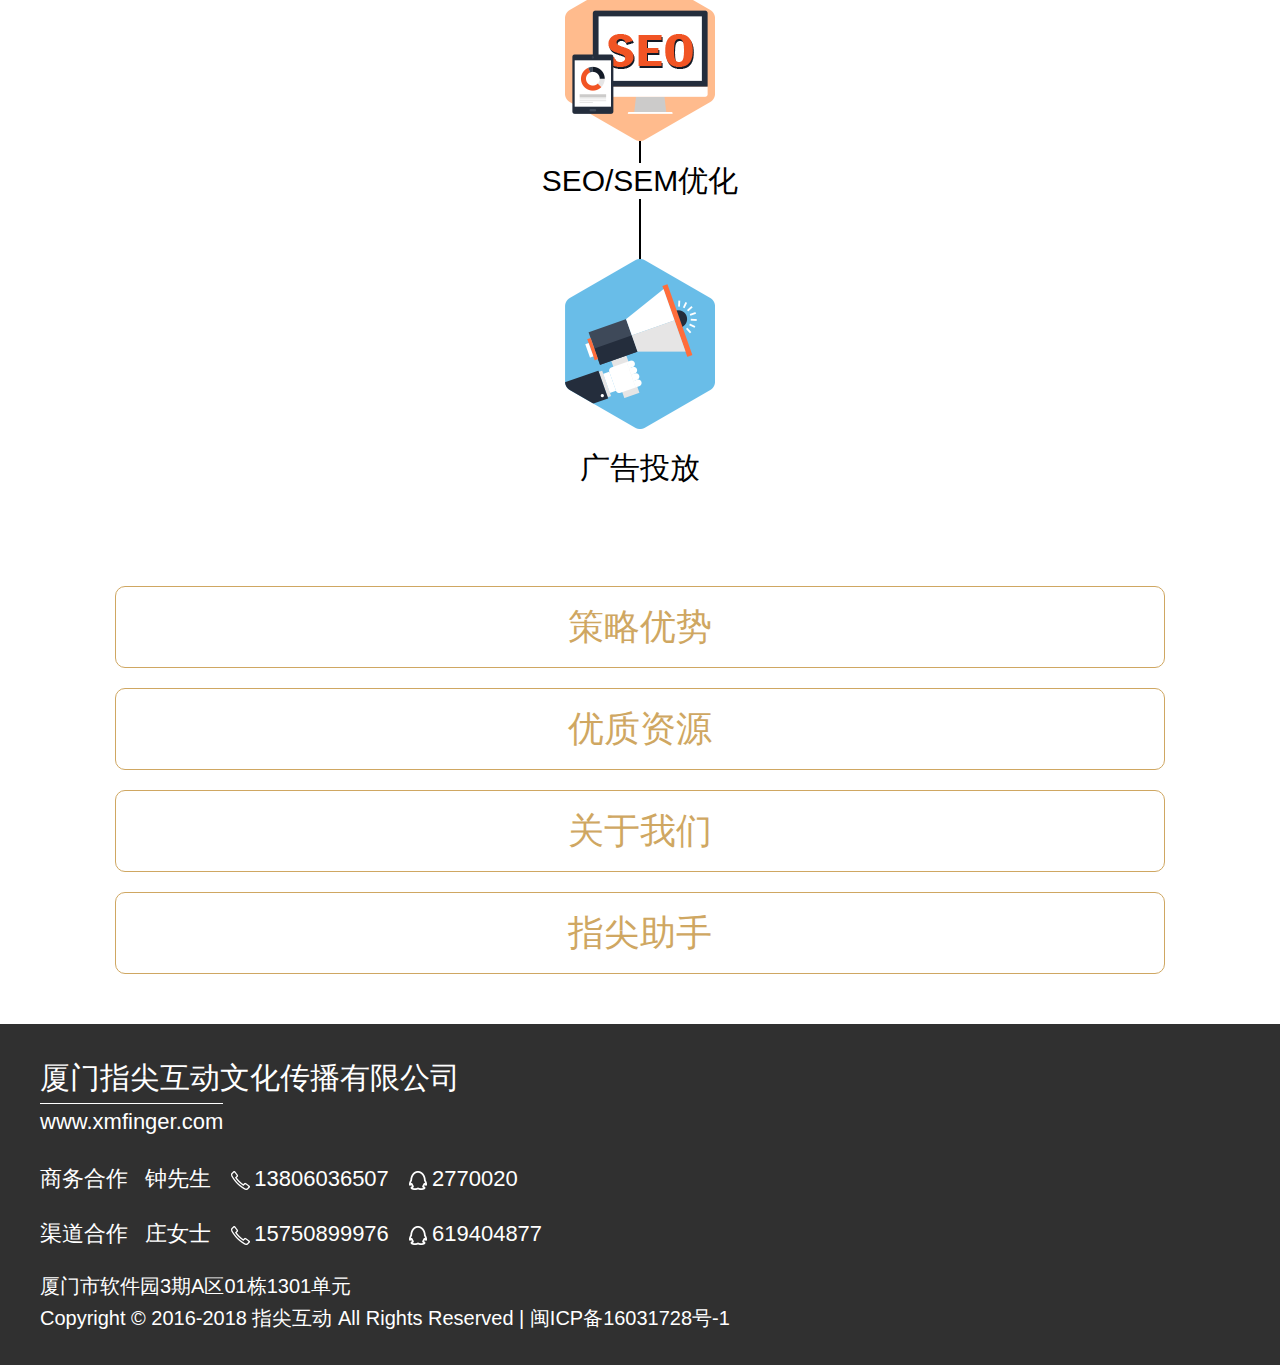
==== commit 87614952: "modify" ====
--- a/index.html
+++ b/index.html
@@ -1,5 +1,6 @@
 <!DOCTYPE html>
 <html>
+
 <head>
 	<meta charset="utf-8">
 	<title>指尖互动</title>
@@ -7,28 +8,30 @@
 	<meta name="viewport" content="width=device-width, initial-scale=1.0, maximum-scale=1.0, minimum-scale=1.0, user-scalable=no">
 	<meta name="apple-mobile-web-app-capable" content="yes">
 	<meta name="apple-touch-fullscreen" content="yes">
-	<meta name="keywords" content="指尖互动,厦门指尖互动,产品推广,APP推广,品牌营销,SEO,ASO,SEM,媒体宣传"/>
-	<meta name="description" content="厦门指尖互动专注于移动互联网、致力于为企业提供更专业更实效的一站式渠道拓展、移动广告营销服务，公司服务内容包括互联网的产品渠道分发与推广、媒体投放、公司品牌营销、新媒体营销、广告数据优化以及流量采购等定制化营销方案。一站式渠道服务，省时省心；设置分平台承包、多渠道分发，定制推广方案；支持效果评估，大数据分析指导渠道优化；根据效果结算，缩减成本，提高流量效果。"/>
-    <link rel="stylesheet" type="text/css" href="static/css/style_0604d7e.css" />
+	<meta name="keywords" content="指尖互动,厦门指尖互动,产品推广,APP推广,品牌营销,SEO,ASO,SEM,媒体宣传" />
+	<meta name="description" content="厦门指尖互动专注于移动互联网、致力于为企业提供更专业更实效的一站式渠道拓展、移动广告营销服务，公司服务内容包括互联网的产品渠道分发与推广、媒体投放、公司品牌营销、新媒体营销、广告数据优化以及流量采购等定制化营销方案。一站式渠道服务，省时省心；设置分平台承包、多渠道分发，定制推广方案；支持效果评估，大数据分析指导渠道优化；根据效果结算，缩减成本，提高流量效果。"
+	/>
+	<link rel="stylesheet" type="text/css" href="static/css/style_0604d7e.css" />
 </head>
+
 <body class="p-home" data-menu="home">
 	<div class="viewport">
 		<!-- nav -->
-<nav class="m-nav" id="js_nav">
-	<a href="javascript:void(0);" class="action">
-		<i class="ico-menu"></i>
-		<i class="ico-close"></i>
-	</a>
-	<div class="menu">
-		<a href="./" class="item" data-menu="home">首页</a>
-		<a href="advantage.html" class="item" data-menu="advantage">策略优势</a>
-		<a href="resources.html" class="item" data-menu="resources">优质资源</a>
-		<a href="example.html" class="item" data-menu="example">精选案例</a>
-		<a href="contact.html" class="item" data-menu="contact">关于我们</a>
-		<a href="//zs.xmfinger.com/" class="item" target="_blank" data-menu="assistant">指尖助手</a>
-	</div>
-</nav>
-<!-- /nav -->
+		<nav class="m-nav" id="js_nav">
+			<a href="javascript:void(0);" class="action">
+				<i class="ico-menu"></i>
+				<i class="ico-close"></i>
+			</a>
+			<div class="menu">
+				<a href="./" class="item" data-menu="home">首页</a>
+				<a href="advantage.html" class="item" data-menu="advantage">策略优势</a>
+				<a href="resources.html" class="item" data-menu="resources">优质资源</a>
+				<a href="example.html" class="item" data-menu="example">精选案例</a>
+				<a href="contact.html" class="item" data-menu="contact">关于我们</a>
+				<a href="//zs.xmfinger.com/" class="item" target="_blank" data-menu="assistant">指尖助手</a>
+			</div>
+		</nav>
+		<!-- /nav -->
 
 		<!-- banner -->
 		<div class="ui-banner">
@@ -75,42 +78,54 @@
 				<li>
 					<div class="content">
 						<div class="icon ico-1"></div>
-						<div class="desc"><p>通过市场推广或技术手段，短时间内获得海量高质量低成本的自然用户，使产品和品牌在搜索结果和各榜单的排名获得大幅度提升。</p></div>
+						<div class="desc">
+							<p>通过市场推广或技术手段，短时间内获得海量高质量低成本的自然用户，使产品和品牌在搜索结果和各榜单的排名获得大幅度提升。</p>
+						</div>
 					</div>
 					<div class="title">移动客户端推广</div>
 				</li>
 				<li>
 					<div class="content">
 						<div class="icon ico-2"></div>
-						<div class="desc"><p>品牌整合营销推广，品牌战略管理，营销品牌策划，形象创意设计，助力产品力提升。</p></div>
+						<div class="desc">
+							<p>品牌整合营销推广，品牌战略管理，营销品牌策划，形象创意设计，助力产品力提升。</p>
+						</div>
 					</div>
 					<div class="title">企业品牌提升</div>
 				</li>
 				<li>
 					<div class="content">
 						<div class="icon ico-3"></div>
-						<div class="desc"><p>微信朋友圈、微信公众号、微博大v、微站点、网红、直播、视频、新闻网等新媒体营销。</p></div>
+						<div class="desc">
+							<p>微信朋友圈、微信公众号、微博大v、微站点、网红、直播、视频、新闻网等新媒体营销。</p>
+						</div>
 					</div>
 					<div class="title">新媒体运营与营销</div>
 				</li>
 				<li>
 					<div class="content">
 						<div class="icon ico-4"></div>
-						<div class="desc"><p>平面媒体：如报纸、杂志；电子媒体：如电视、广播；实体广告如高铁广告、路牌等。</p></div>
+						<div class="desc">
+							<p>平面媒体：如报纸、杂志；电子媒体：如电视、广播；实体广告如高铁广告、路牌等。</p>
+						</div>
 					</div>
 					<div class="title">新闻营销</div>
 				</li>
 				<li>
 					<div class="content">
 						<div class="icon ico-5"></div>
-						<div class="desc"><p>在线直播营销，及微电影、访谈、个人或企业MV定制拍摄。</p></div>
+						<div class="desc">
+							<p>在线直播营销，及微电影、访谈、个人或企业MV定制拍摄。</p>
+						</div>
 					</div>
 					<div class="title">SEO/SEM优化</div>
 				</li>
 				<li>
 					<div class="content">
 						<div class="icon ico-6"></div>
-						<div class="desc"><p>为产品分析目标人群，分阶段定制推广计划，精准投放；支持小规模试量，可根据效果结算，节约成本。</p></div>
+						<div class="desc">
+							<p>为产品分析目标人群，分阶段定制推广计划，精准投放；支持小规模试量，可根据效果结算，节约成本。</p>
+						</div>
 					</div>
 					<div class="title">广告投放</div>
 				</li>
@@ -126,36 +141,43 @@
 		</div>
 		<!-- /nav -->
 		<!-- go2top -->
-<a href="#" class="m-go2top" id="js_go2top">TOP</a>
-<!-- /go2top -->
+		<a href="#" class="m-go2top" id="js_go2top">TOP</a>
+		<!-- /go2top -->
 
 		<!-- footer -->
-<footer class="m-footer">
-	<div class="company">厦门指尖互动文化传播有限公司</div>
-	<div class="host">www.xmfinger.com</div>
-	<div class="contact">
-		<span>商务合作</span>
-		<span class="name">王先生</span>
-		<a href="tel:18959125034" class="tel"><i class="ico-tel"></i>18959125034</a>
-		<span class="im"><i class="ico-qq"></i>294529889</span>
-	</div>
-	<div class="contact">
-		<span>渠道合作</span>
-		<span class="name">庄女士</span>
-		<a href="tel:15750899976" class="tel"><i class="ico-tel"></i>15750899976</a>
-		<span class="im"><i class="ico-qq"></i>619404877</span>
-	</div>
-	<div class="address">中国(福建)自由贸易试验区厦门片区双狮山路28号一楼199之七</div>
-	<div class="copy">Copyright &copy; 2016 指尖互动 All Rights Reserved | <a href="http://www.miitbeian.gov.cn/" target="_blank">闽ICP备16031728号-1</a></div>
-</footer>
-<!-- /footer -->
+		<footer class="m-footer">
+			<div class="company">厦门指尖互动文化传播有限公司</div>
+			<div class="host">www.xmfinger.com</div>
+			<div class="contact">
+				<span>商务合作</span>
+				<span class="name">钟先生</span>
+				<a href="tel:13806036507" class="tel">
+					<i class="ico-tel"></i>13806036507</a>
+				<span class="im">
+					<i class="ico-qq"></i>2770020</span>
+			</div>
+			<div class="contact">
+				<span>渠道合作</span>
+				<span class="name">庄女士</span>
+				<a href="tel:15750899976" class="tel">
+					<i class="ico-tel"></i>15750899976</a>
+				<span class="im">
+					<i class="ico-qq"></i>619404877</span>
+			</div>
+			<div class="address">厦门市软件园3期A区01栋1301单元</div>
+			<div class="copy">Copyright &copy; 2016-2018 指尖互动 All Rights Reserved |
+				<a href="http://www.miitbeian.gov.cn/" target="_blank">闽ICP备16031728号-1</a>
+			</div>
+		</footer>
+		<!-- /footer -->
 
 	</div>
-<script type="text/javascript" src="static/js/core_c4ed1b1.js"></script>
-<script type="text/javascript" src="static/lib/device.js"></script>
-<script type="text/javascript" src="static/js/app_77cefd5.js"></script>
-<script type="text/javascript">
-	require('index');
-</script>
+	<script type="text/javascript" src="static/js/core_c4ed1b1.js"></script>
+	<script type="text/javascript" src="static/lib/device.js"></script>
+	<script type="text/javascript" src="static/js/app_77cefd5.js"></script>
+	<script type="text/javascript">
+		require('index');
+	</script>
 </body>
-</html>
+
+</html>